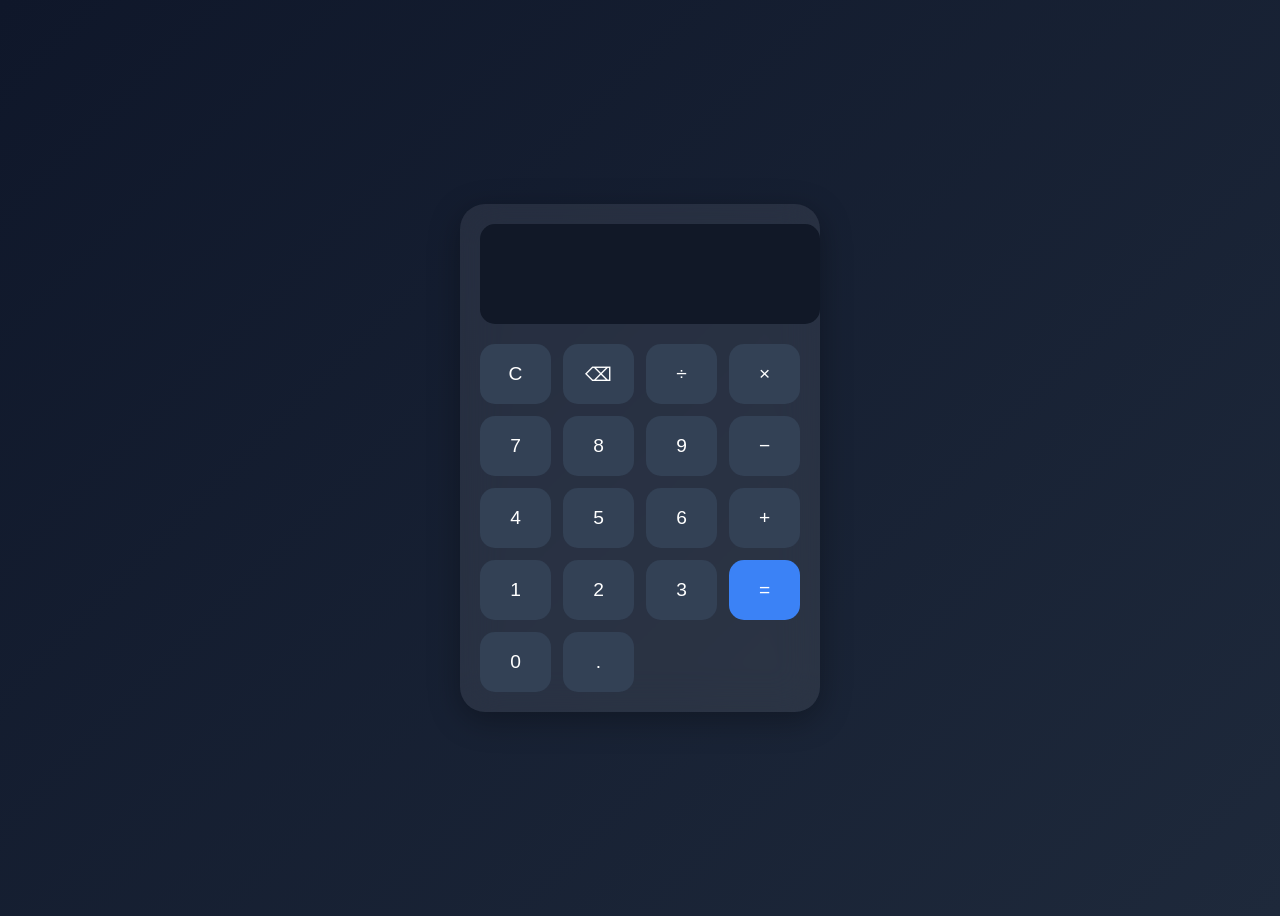
==== calculator.html @ ea351da0 "Add files via upload" ====
<!DOCTYPE html>
<html lang="en">
<head>
    <meta charset="UTF-8">
    <meta name="viewport" content="width=device-width, initial-scale=1.0">
    <title>Modern Calculator</title>
    <link rel="stylesheet" href="modern.css">
</head>
<body>

<div class="calculator">
    <div class="display">
        <input type="text" id="screen" readonly>
    </div>

    <div class="buttons">
        <button onclick="clearScreen()">C</button>
        <button onclick="deleteLast()">⌫</button>
        <button onclick="append('/')">÷</button>
        <button onclick="append('*')">×</button>

        <button onclick="append('7')">7</button>
        <button onclick="append('8')">8</button>
        <button onclick="append('9')">9</button>
        <button onclick="append('-')">−</button>

        <button onclick="append('4')">4</button>
        <button onclick="append('5')">5</button>
        <button onclick="append('6')">6</button>
        <button onclick="append('+')">+</button>

        <button onclick="append('1')">1</button>
        <button onclick="append('2')">2</button>
        <button onclick="append('3')">3</button>
        <button class="equal" onclick="calculate()">=</button>

        <button onclick="append('0')">0</button>
        <button onclick="append('.')">.</button>
    </div>
</div>

<script src="calculator.js"></script>

</body>
</html>
---- modern.css ----
body{
    display:flex;
    justify-content:center;
    align-items:center;
    height:100vh;
    background:linear-gradient(135deg,#0f172a,#1e293b);
    font-family:Arial,sans-serif;
}

.calculator{
    background:rgba(255,255,255,0.08);
    backdrop-filter:blur(20px);
    padding:20px;
    border-radius:25px;
    width:320px;
    box-shadow:0 8px 32px rgba(0,0,0,0.3);
}

#screen{
    width:100%;
    height:80px;
    border:none;
    border-radius:15px;
    text-align:right;
    font-size:2rem;
    padding:10px;
    background:#111827;
    color:white;
}

.buttons{
    display:grid;
    grid-template-columns:repeat(4,1fr);
    gap:12px;
    margin-top:20px;
}

button{
    height:60px;
    border:none;
    border-radius:15px;
    font-size:1.2rem;
    cursor:pointer;
    background:#334155;
    color:white;
    transition:0.2s;
}

button:hover{
    transform:translateY(-3px);
    background:#475569;
}

.equal{
    background:#3b82f6;
}
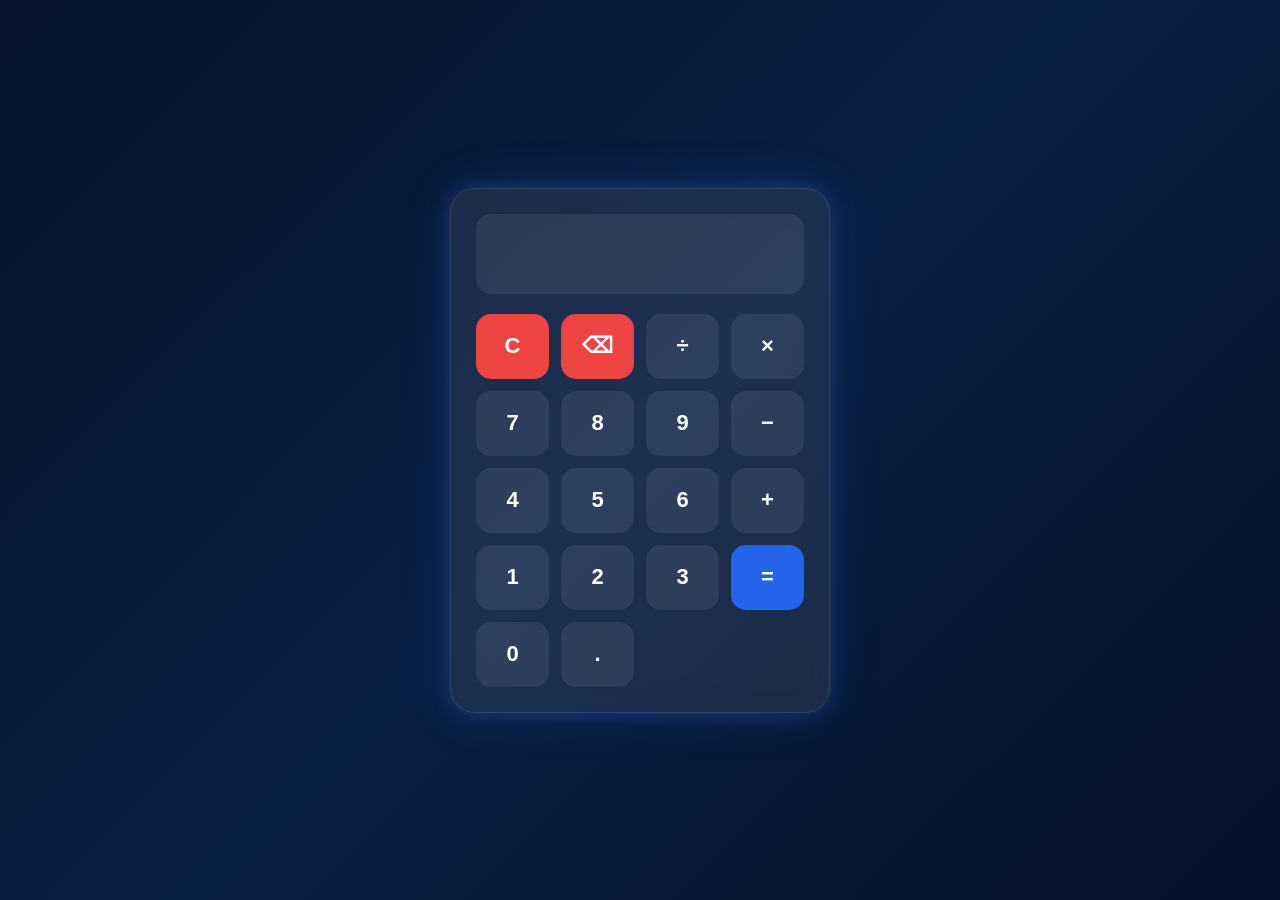
==== commit 88806772: "Update calculator.html" ====
--- a/calculator.html
+++ b/calculator.html
@@ -39,7 +39,7 @@
     </div>
 </div>
 
-<script src="calculator.js"></script>
+<script src="script.js"></script>
 
 </body>
-</html>+</html>
--- a/modern.css
+++ b/modern.css
@@ -1,56 +1,88 @@
+*{
+margin:0;
+padding:0;
+box-sizing:border-box;
+font-family:'Segoe UI',sans-serif;
+}
+
 body{
-    display:flex;
-    justify-content:center;
-    align-items:center;
-    height:100vh;
-    background:linear-gradient(135deg,#0f172a,#1e293b);
-    font-family:Arial,sans-serif;
+min-height:100vh;
+display:flex;
+justify-content:center;
+align-items:center;
+background:linear-gradient(135deg,#06142e,#0a1f44,#05112a);
+padding:20px;
 }
 
 .calculator{
-    background:rgba(255,255,255,0.08);
-    backdrop-filter:blur(20px);
-    padding:20px;
-    border-radius:25px;
-    width:320px;
-    box-shadow:0 8px 32px rgba(0,0,0,0.3);
+width:380px;
+background:rgba(255,255,255,.08);
+backdrop-filter:blur(15px);
+border:1px solid rgba(255,255,255,.1);
+border-radius:25px;
+padding:25px;
+box-shadow:
+0 0 20px rgba(59,130,246,.25),
+0 0 50px rgba(59,130,246,.15);
+}
+
+.display{
+margin-bottom:20px;
 }
 
 #screen{
-    width:100%;
-    height:80px;
-    border:none;
-    border-radius:15px;
-    text-align:right;
-    font-size:2rem;
-    padding:10px;
-    background:#111827;
-    color:white;
+width:100%;
+height:80px;
+border:none;
+outline:none;
+border-radius:15px;
+padding:15px;
+font-size:32px;
+font-weight:bold;
+text-align:right;
+background:rgba(255,255,255,.08);
+color:white;
 }
 
 .buttons{
-    display:grid;
-    grid-template-columns:repeat(4,1fr);
-    gap:12px;
-    margin-top:20px;
+display:grid;
+grid-template-columns:repeat(4,1fr);
+gap:12px;
 }
 
 button{
-    height:60px;
-    border:none;
-    border-radius:15px;
-    font-size:1.2rem;
-    cursor:pointer;
-    background:#334155;
-    color:white;
-    transition:0.2s;
+height:65px;
+border:none;
+border-radius:15px;
+font-size:22px;
+font-weight:600;
+cursor:pointer;
+background:rgba(255,255,255,.08);
+color:white;
+transition:.3s;
 }
 
 button:hover{
-    transform:translateY(-3px);
-    background:#475569;
+transform:translateY(-3px);
+background:rgba(59,130,246,.25);
+box-shadow:0 0 15px rgba(59,130,246,.35);
 }
 
 .equal{
-    background:#3b82f6;
-}+grid-row:span 2;
+background:#2563eb;
+}
+
+.equal:hover{
+background:#3b82f6;
+}
+
+button:nth-child(1),
+button:nth-child(2){
+background:#ef4444;
+}
+
+button:nth-child(1):hover,
+button:nth-child(2):hover{
+background:#dc2626;
+}
